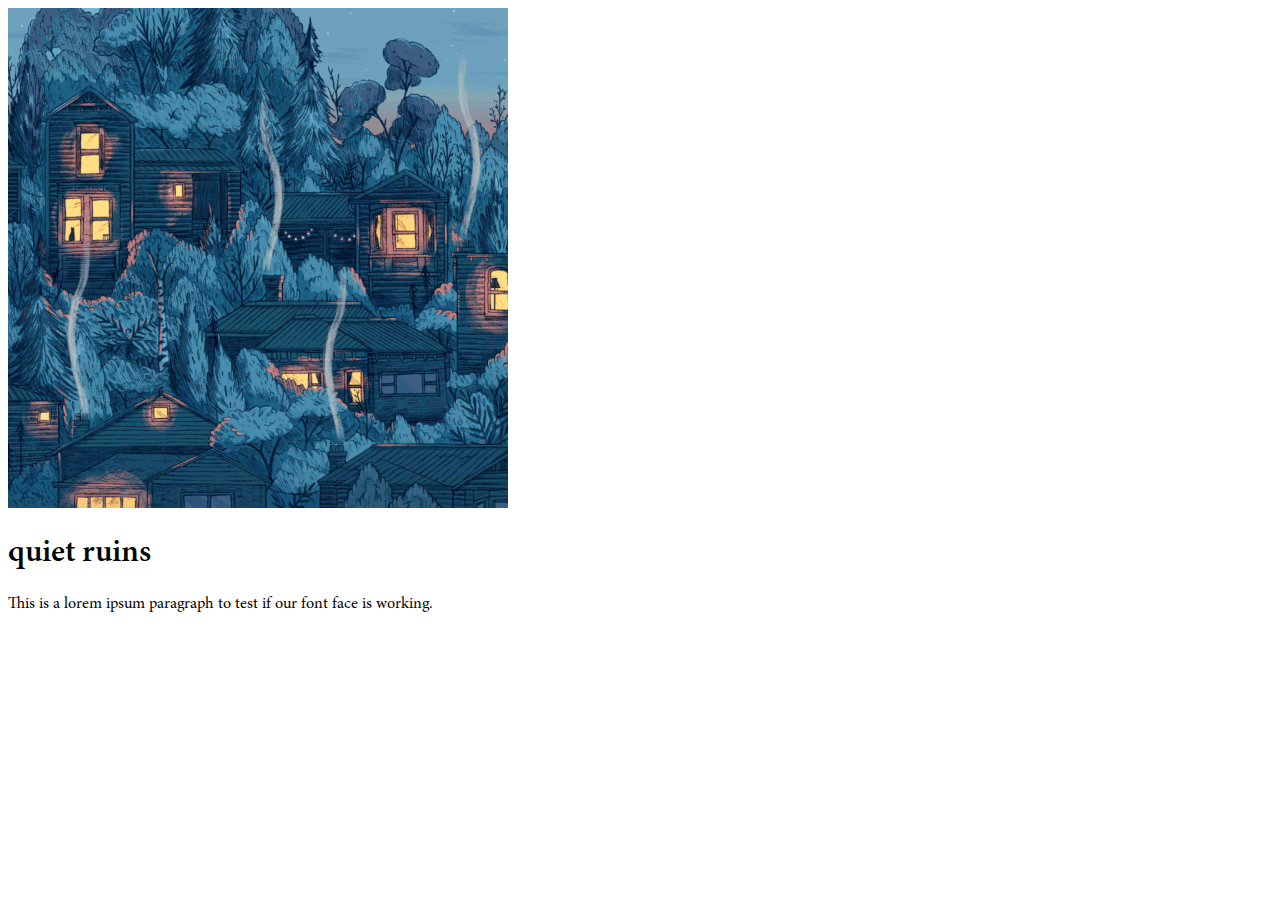
==== index.html @ 7155cf58 "added boilerplate html, tested gif, added minion font face" ====
<!DOCTYPE html>
<html lang="en">
<head>
    <meta charset="UTF-8">
    <meta name="viewport" content="width=device-width, initial-scale=1.0">
    <title>Catbree's Sign Up Form</title>
    <link rel="stylesheet" href="style.css">
</head>
<body>
    <img src="assets/cozy-winter-phoebe morris.gif">
    <h1>quiet ruins</h1>
    <p>This is a lorem ipsum paragraph to test if our font face is working.</p>
</body>
</html>
---- style.css ----
@font-face {
    font-family: "minion-semiBold";
    src:
      url("assets/MinionPro-Semibold.woff") format("woff");
}

@font-face {
    font-family: "minion-regular";
    src:
      url("assets/MinionPro-Regular.woff") format("woff");
}

html {
    font-family: "minion-regular", serif;
}

h1 {
    font-family: "minion-semiBold", serif;
}
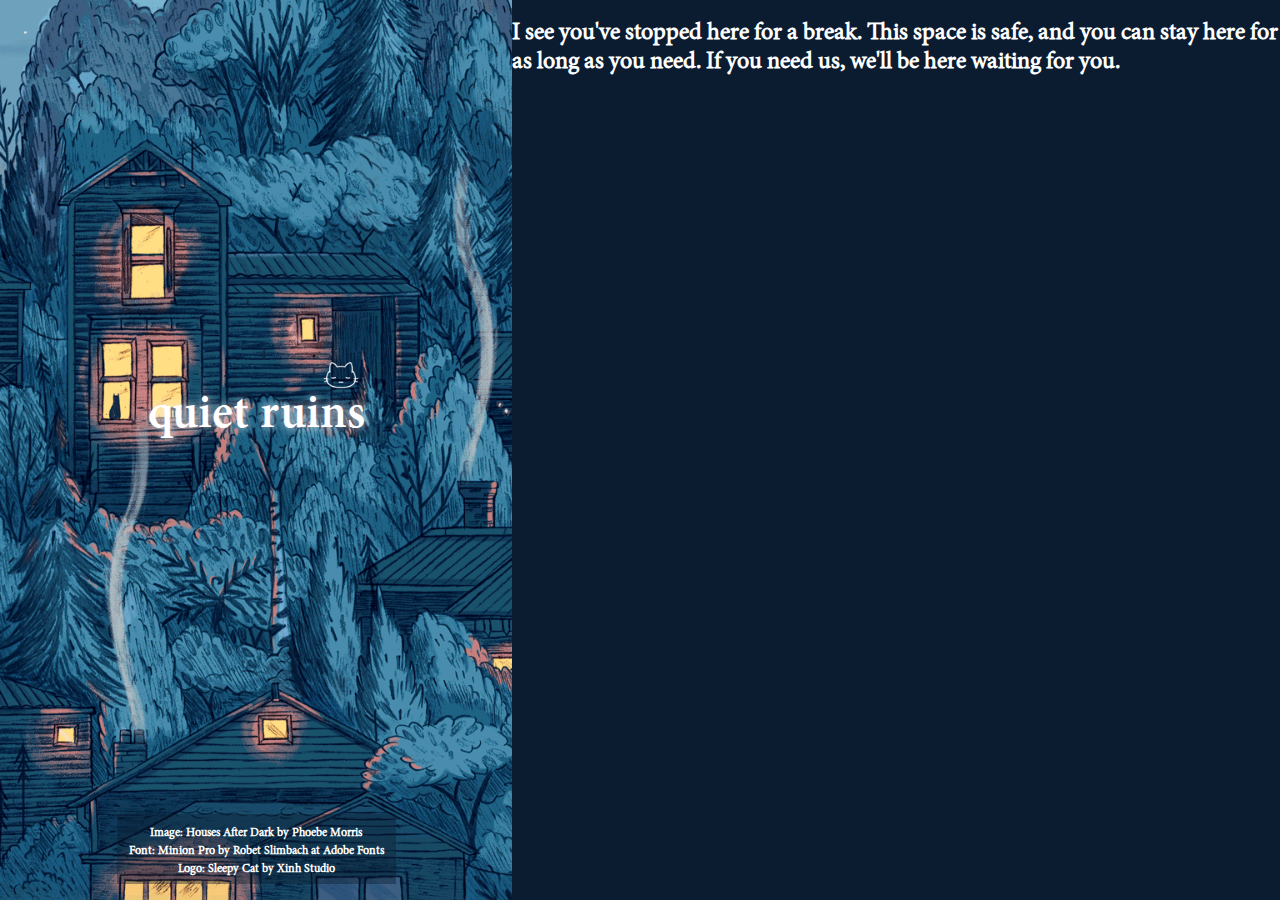
==== commit 65d2c731: "added a hero splash section" ====
--- a/index.html
+++ b/index.html
@@ -7,8 +7,22 @@
     <link rel="stylesheet" href="style.css">
 </head>
 <body>
-    <img src="assets/cozy-winter-phoebe morris.gif">
-    <h1>quiet ruins</h1>
-    <p>This is a lorem ipsum paragraph to test if our font face is working.</p>
+    <div class="leftSection">
+        <div class="logo">
+            <img src="assets/cat logo-xinh studio.png">
+            <h1>quiet ruins</h1>
+        </div>
+        <div class="credit">
+            <p>Image: Houses After Dark by Phoebe Morris</p>
+            <p>Font: Minion Pro by Robet Slimbach at Adobe Fonts</p>
+            <p>Logo: Sleepy Cat by Xinh Studio</p>
+        </div>
+    </div>
+    <div class="rightSection">
+        <div class="tagline">
+            <h2>I see you've stopped here for a break. This space is safe, and you can stay here for as long as you need. If you need us, we'll be here waiting for you.</h2>
+        </div>
+        <div class="signUpForm"></div>
+    </div>
 </body>
 </html>--- a/style.css
+++ b/style.css
@@ -10,10 +10,60 @@
       url("assets/MinionPro-Regular.woff") format("woff");
 }
 
-html {
+body {
     font-family: "minion-regular", serif;
+    color: white;
+
+    display: flex;
+    height: 100vh;
+    width: auto;
+    padding: 0;
+    margin: 0;
 }
 
-h1 {
+.leftSection {
+    display: flex;
+    flex-direction: column;
+    align-items:center;
+    
+    width: 40vw;
+    background-image: url("assets/cozy-winter-phoebe\ morris.gif");
+    background-size: cover;
+}
+
+.rightSection {
+    width: 60vw;
+    background-color: #0b1c30;
+}
+
+.logo {
+    margin: auto;
+    text-align: right;
+}
+
+.logo > img {
+    width: 48px;
+}
+
+.logo > h1 {
+    font-size: 48px;
     font-family: "minion-semiBold", serif;
+    text-shadow: whitesmoke 1px 0 10px;
+    padding: 0;
+    margin: 0;
+    margin-top: -20px;
+}
+
+.credit {
+    background-color: rgb(11 28 48 / 40%);
+    padding: 8px 8px 4px 8px;
+    margin: 16px;
+}
+
+.credit > p {
+    font-size: 12px;
+    padding: 0;
+    margin: 4px;
+    font-weight: 800;
+    text-align: center;
 }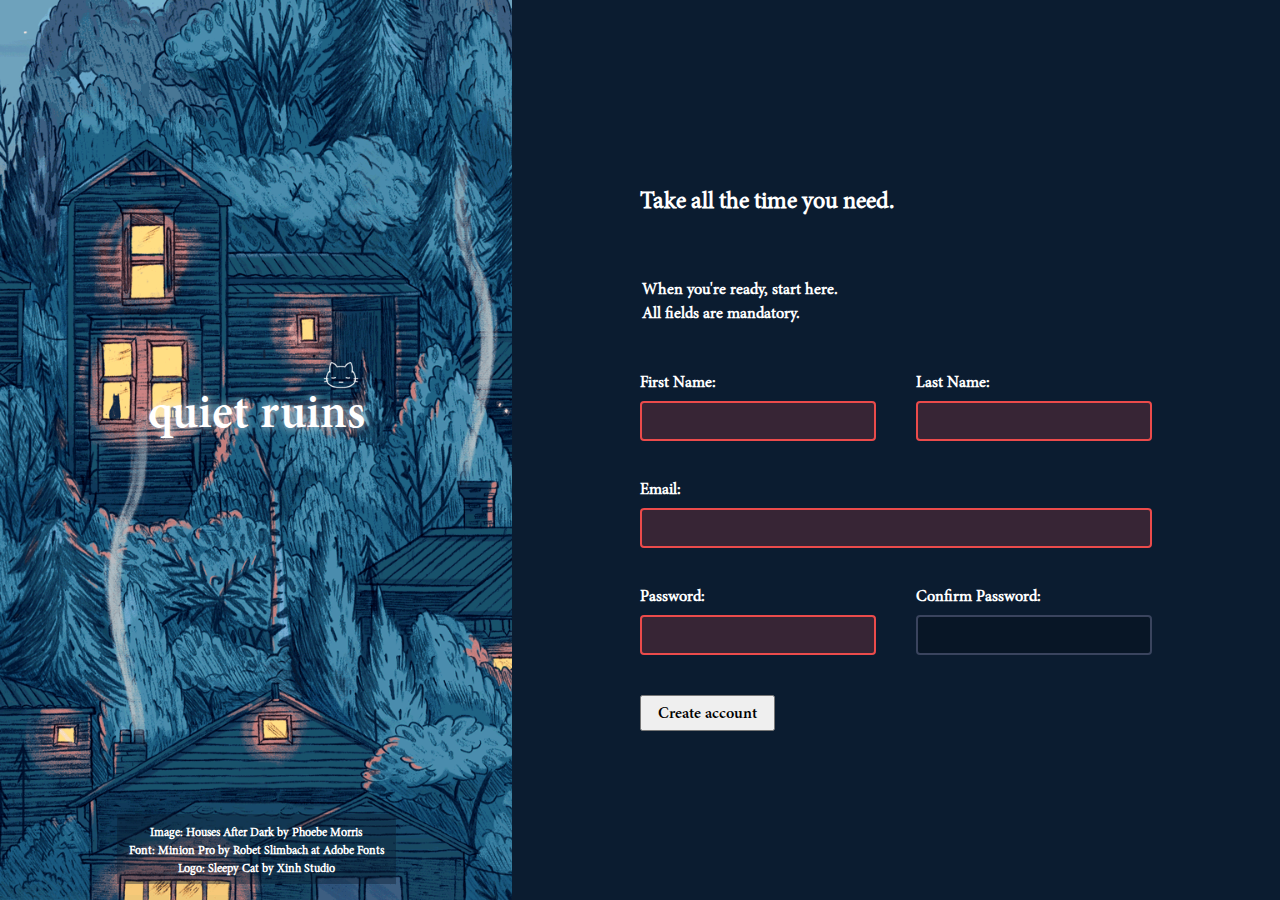
==== commit a8907f68: "added css validation and pseudo class css for inputs." ====
--- a/index.html
+++ b/index.html
@@ -20,9 +20,49 @@
     </div>
     <div class="rightSection">
         <div class="tagline">
-            <h2>I see you've stopped here for a break. This space is safe, and you can stay here for as long as you need. If you need us, we'll be here waiting for you.</h2>
+            <h2>Take all the time you need.</h2>
         </div>
-        <div class="signUpForm"></div>
+        <div class="signUpForm">
+            <form method="" action="POST">
+                    <legend>When you're ready, start here.
+                            <br>
+                            All fields are mandatory.</legend>
+                    <div class="formGroup">
+                        <p>
+                            <label for="firstName" aria-label="required"> First Name: </label>
+                            <input type="text" id="firstName" name="firstName" required>
+                        </p>   
+                        <p>
+                            <label for="lastName" aria-label="required"> Last Name: </label>
+                            <input type="text" id="lastName" name="lastName" required>
+                        </p>   
+                    </div>
+
+                    <div class="formGroup">
+                        <p>
+                        <label for="email" aria-label="required"> Email: </label>
+                        <input type="email" id="email" name="email" required>
+                        </p>
+                    </div>
+
+                    <div class="formGroup">
+                        <p>
+                            <label for="password" aria-label="required"> Password: </label>
+                            <input class="error" type="password" id="password" name="password" required>
+                        </p>
+                        
+                        <p>
+                            <label for="passwordConfirmation"> Confirm Password: </label>
+                            <input class="error" type="password" id="passwordConfirmation" name="passwordConfirmation">
+                        </p>
+                    </div>
+
+                    <div class="formGroup">
+                        <button type="submit">Create account</button>
+                    </div>
+            </form>
+            </form>
+        </div>
     </div>
 </body>
 </html>--- a/style.css
+++ b/style.css
@@ -12,6 +12,7 @@
 
 body {
     font-family: "minion-regular", serif;
+    font-weight: 800;
     color: white;
 
     display: flex;
@@ -29,11 +30,6 @@
     width: 40vw;
     background-image: url("assets/cozy-winter-phoebe\ morris.gif");
     background-size: cover;
-}
-
-.rightSection {
-    width: 60vw;
-    background-color: #0b1c30;
 }
 
 .logo {
@@ -66,4 +62,93 @@
     margin: 4px;
     font-weight: 800;
     text-align: center;
-}+}
+
+.rightSection {
+    box-sizing: border-box;
+    width: 60vw;
+    background-color: #0b1c30;
+    padding: 10vw;
+
+    display:flex;
+    flex-direction: column;
+    justify-content: center;
+}
+
+label {
+    display: block;
+    padding-bottom: 8px;
+}
+
+button {
+    font-family: "minion-semiBold", serif;
+    font-size: 16px;
+    padding: 8px 16px 5px 16px;
+}
+
+.tagline {
+    margin-bottom: 40px;
+}
+
+form > legend {
+    line-height: 24px;
+    padding-bottom:8px;
+}
+
+form {
+    display: flex;
+    flex-direction: column;
+    gap: 40px;
+}
+
+.formGroup {
+    display: flex;
+    flex-direction: row;
+    justify-content: flex-start;
+    gap: 40px;
+}
+
+.formGroup p {
+    flex: 1 1 auto;
+    margin:0;
+    padding:0;
+}
+
+input[type="text"],
+input[type="email"],
+input[type="password"]{
+    width: 100%;
+    display: block;
+    box-sizing: border-box;
+    height:40px;
+    border-radius: 4px;
+    background-color:rgb(0 0 0 / 20%);
+    border: 2px solid rgb(58, 68, 94);
+
+    font-family:"minion-semiBold", serif;
+    font-size: 16px;
+    padding-top: 4px;
+    padding-left: 8px;
+    color:white;
+}
+
+input:focus,
+input:hover,
+input:active {
+    background-color: rgba(212, 212, 212, 10%);
+}
+
+input:invalid {
+    border: 2px rgb(235, 75, 75) solid;
+    background-color:rgb(235 75 75 / 20%);
+}
+
+input:invalid:hover,
+input:invalid:active {
+    background-color:rgb(235 75 75 / 30%);
+}
+
+input:focus {
+    border: 2px green solid;
+}
+
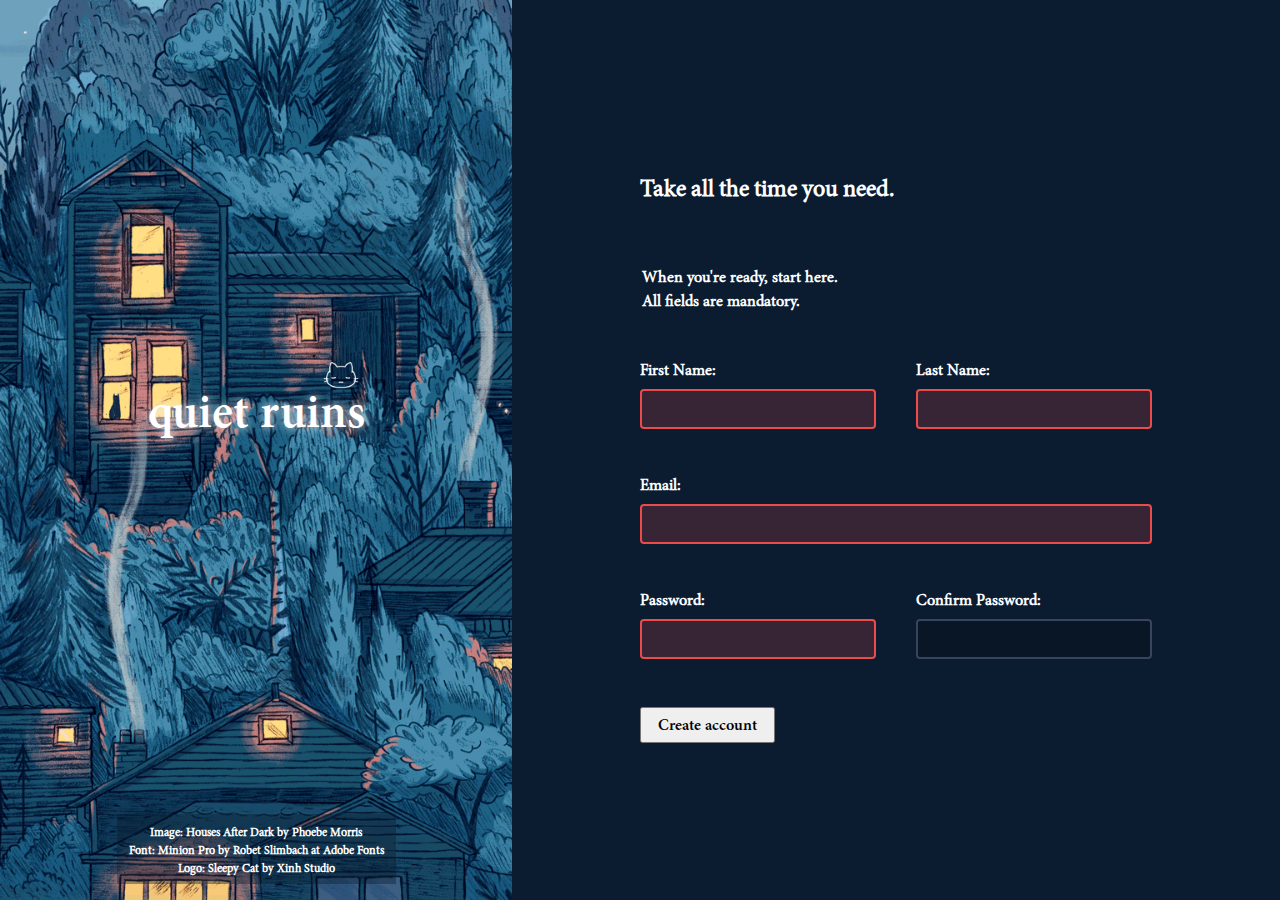
==== commit 79d72d3a: "added custom validation on js" ====
--- a/index.html
+++ b/index.html
@@ -23,7 +23,7 @@
             <h2>Take all the time you need.</h2>
         </div>
         <div class="signUpForm">
-            <form method="" action="POST">
+            <form>
                     <legend>When you're ready, start here.
                             <br>
                             All fields are mandatory.</legend>
@@ -31,10 +31,12 @@
                         <p>
                             <label for="firstName" aria-label="required"> First Name: </label>
                             <input type="text" id="firstName" name="firstName" required>
+                            <span class="errorMessage"></span>
                         </p>   
                         <p>
                             <label for="lastName" aria-label="required"> Last Name: </label>
                             <input type="text" id="lastName" name="lastName" required>
+                            <span class="errorMessage"></span>
                         </p>   
                     </div>
 
@@ -42,18 +44,21 @@
                         <p>
                         <label for="email" aria-label="required"> Email: </label>
                         <input type="email" id="email" name="email" required>
+                        <span class="errorMessage"></span>
                         </p>
                     </div>
 
                     <div class="formGroup">
                         <p>
                             <label for="password" aria-label="required"> Password: </label>
-                            <input class="error" type="password" id="password" name="password" required>
+                            <input class="error" type="password" id="password" name="password" required minlength="8">
+                            <span class="errorMessage"></span>
                         </p>
                         
                         <p>
                             <label for="passwordConfirmation"> Confirm Password: </label>
-                            <input class="error" type="password" id="passwordConfirmation" name="passwordConfirmation">
+                            <input type="password" id="passwordConfirmation" name="passwordConfirmation">
+                            <span class="errorMessage"></span>
                         </p>
                     </div>
 
@@ -61,8 +66,9 @@
                         <button type="submit">Create account</button>
                     </div>
             </form>
-            </form>
         </div>
     </div>
+
+    <script src="script.js"></script>
 </body>
 </html>--- a/style.css
+++ b/style.css
@@ -138,13 +138,16 @@
     background-color: rgba(212, 212, 212, 10%);
 }
 
-input:invalid {
+input:invalid,
+input.invalid {
     border: 2px rgb(235, 75, 75) solid;
     background-color:rgb(235 75 75 / 20%);
 }
 
 input:invalid:hover,
-input:invalid:active {
+input:invalid:active,
+input.invalid:hover,
+input.invalid:active {
     background-color:rgb(235 75 75 / 30%);
 }
 
@@ -152,3 +155,12 @@
     border: 2px green solid;
 }
 
+.errorMessage {
+    display: block;
+    padding-top: 8px;
+    height: 0px;
+
+    font-size: 14px;
+    font-weight: 500;
+    color: rgb(255, 176, 176);
+}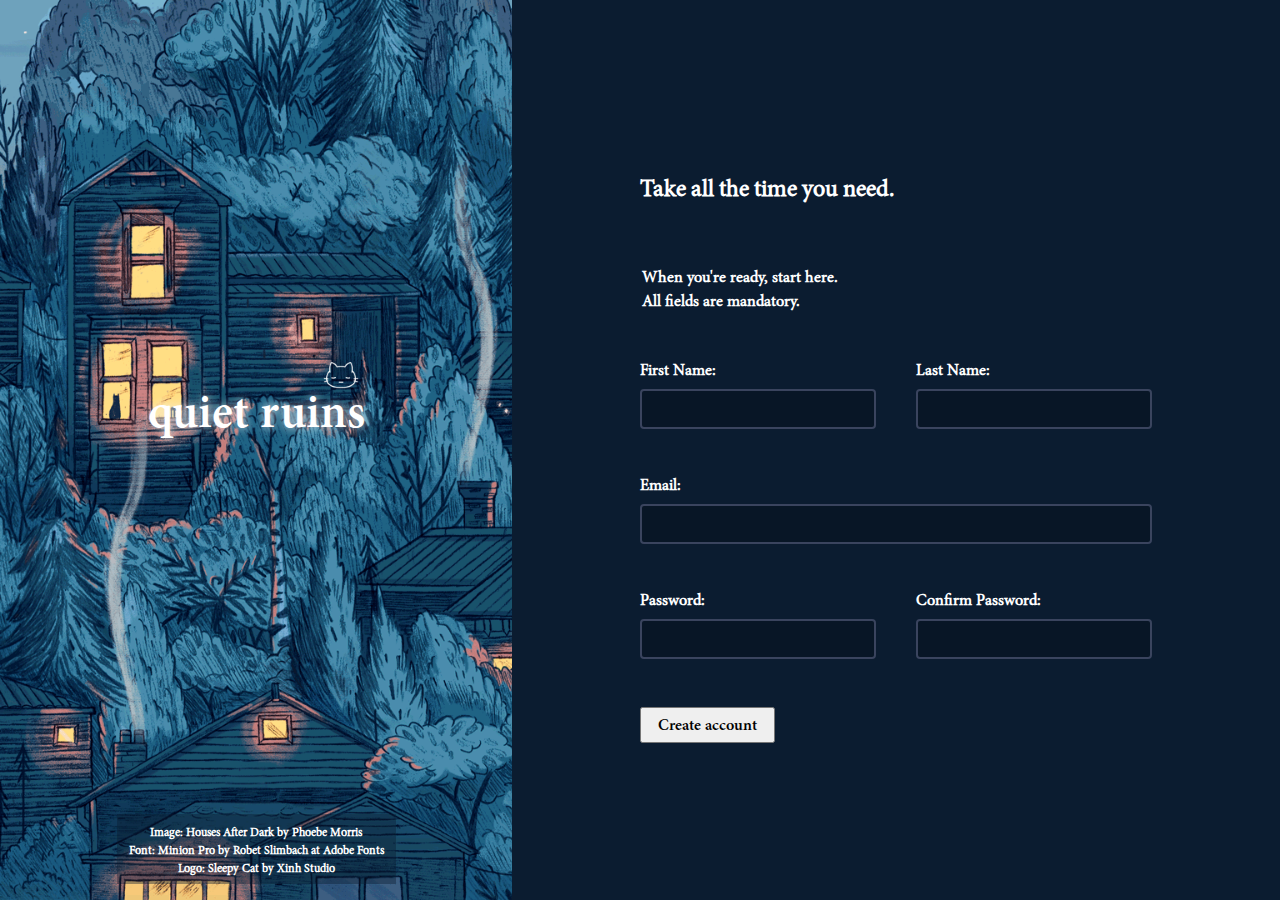
==== commit a651b18e: "removed validation on load so users are not greeted with red" ====
--- a/index.html
+++ b/index.html
@@ -23,7 +23,7 @@
             <h2>Take all the time you need.</h2>
         </div>
         <div class="signUpForm">
-            <form>
+            <form novalidate>
                     <legend>When you're ready, start here.
                             <br>
                             All fields are mandatory.</legend>
--- a/style.css
+++ b/style.css
@@ -138,14 +138,11 @@
     background-color: rgba(212, 212, 212, 10%);
 }
 
-input:invalid,
 input.invalid {
     border: 2px rgb(235, 75, 75) solid;
     background-color:rgb(235 75 75 / 20%);
 }
 
-input:invalid:hover,
-input:invalid:active,
 input.invalid:hover,
 input.invalid:active {
     background-color:rgb(235 75 75 / 30%);
